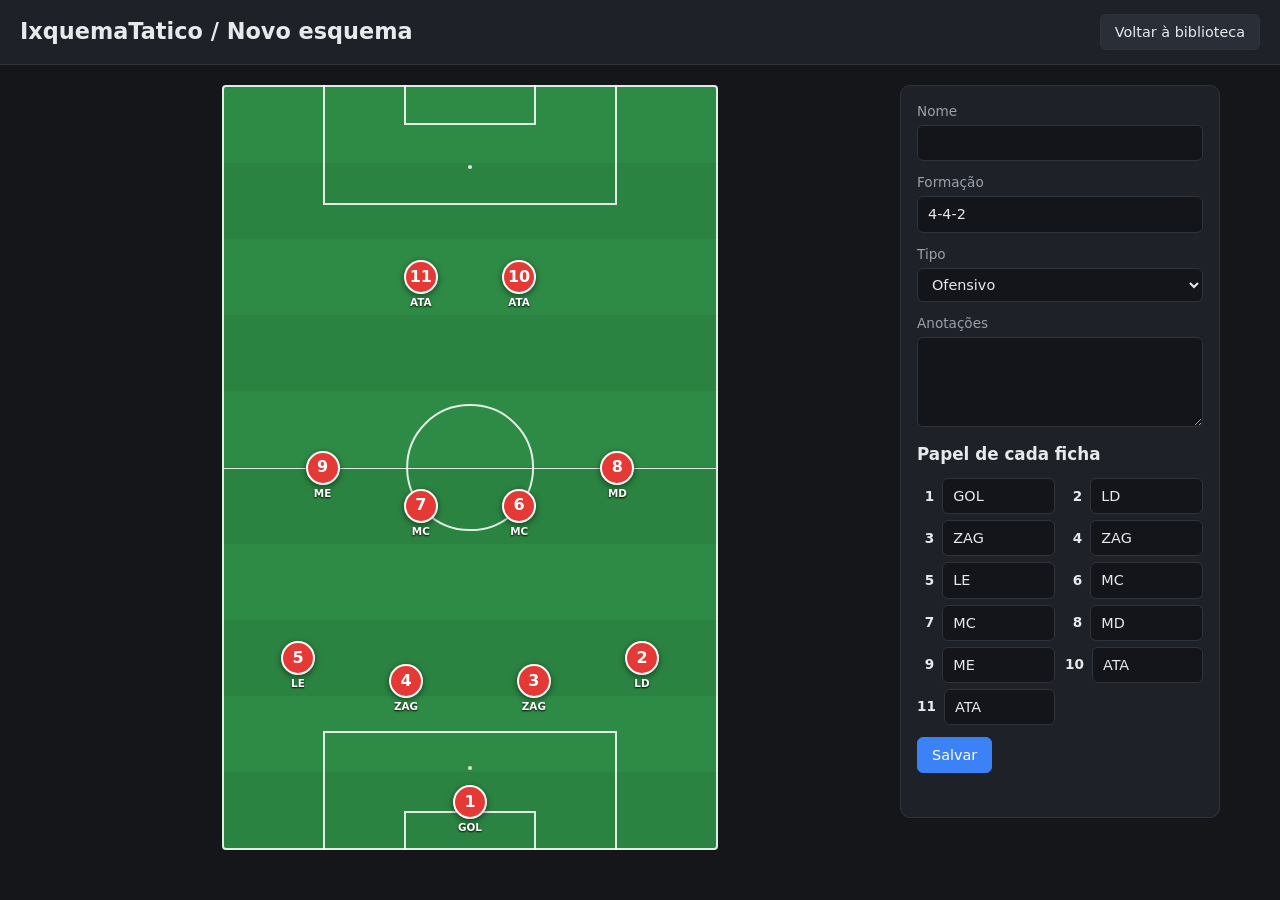
==== editor.html @ f5c75451 "feat: editor renderizando campo, fichas e formulário a partir da API" ====
<!DOCTYPE html>
<html lang="pt-BR">
<head>
  <meta charset="UTF-8">
  <meta name="viewport" content="width=device-width, initial-scale=1.0">
  <title>IxquemaTatico - Editor</title>
  <link rel="stylesheet" href="styles.css">
</head>
<body>
  <header class="topo">
    <h1><a href="index.html">IxquemaTatico</a> <span id="titulo-esquema"></span></h1>
    <div class="topo-acoes">
      <span id="dirty" class="dirty"></span>
      <a class="btn" href="index.html">Voltar à biblioteca</a>
    </div>
  </header>

  <main class="conteudo">
    <p id="estado" class="estado">Carregando...</p>

    <div id="editor" class="editor" hidden>
      <div class="campo-wrap">
        <div id="campo" class="campo">
          <div class="linha meio"></div>
          <div class="linha circulo"></div>
          <div class="linha grande-area topo-area"></div>
          <div class="linha pequena-area topo-area"></div>
          <div class="linha penalti penalti-topo"></div>
          <div class="linha grande-area base-area"></div>
          <div class="linha pequena-area base-area"></div>
          <div class="linha penalti penalti-base"></div>
        </div>
      </div>

      <form id="form" class="painel">
        <label>Nome
          <input id="nome" name="nome" required maxlength="80">
        </label>
        <label>Formação
          <input id="formacao" name="formacao" required maxlength="20" placeholder="4-3-3">
        </label>
        <label>Tipo
          <select id="tipo" name="tipo">
            <option value="ofensivo">Ofensivo</option>
            <option value="defensivo">Defensivo</option>
            <option value="bola_parada">Bola parada</option>
          </select>
        </label>
        <label>Anotações
          <textarea id="anotacoes" name="anotacoes"></textarea>
        </label>

        <h2>Papel de cada ficha</h2>
        <div id="papeis" class="papeis"></div>

        <div class="painel-acoes">
          <button id="salvar" class="btn btn-primario" type="submit">Salvar</button>
        </div>
        <p id="mensagem" class="mensagem"></p>
      </form>
    </div>
  </main>

  <script src="js/api.js"></script>
  <script src="js/editor.js"></script>
</body>
</html>
---- styles.css ----
:root {
  --fundo: #14161a;
  --painel: #1e2128;
  --borda: #2f333c;
  --texto: #e8e9ec;
  --texto-suave: #9aa0ab;
  --primaria: #3b82f6;
  --perigo: #dc2626;
  --campo: #2e8b45;
  --campo-linha: rgba(255, 255, 255, 0.85);
  --ficha: #e53935;
}

* { box-sizing: border-box; }

body {
  margin: 0;
  background: var(--fundo);
  color: var(--texto);
  font-family: system-ui, -apple-system, "Segoe UI", Roboto, sans-serif;
  line-height: 1.4;
}

a { color: inherit; text-decoration: none; }

h1 { font-size: 1.4rem; margin: 0; }
h2 { font-size: 1.05rem; margin: 0; }

/* Cabeçalho */
.topo {
  display: flex;
  align-items: center;
  justify-content: space-between;
  gap: 16px;
  flex-wrap: wrap;
  padding: 14px 20px;
  background: var(--painel);
  border-bottom: 1px solid var(--borda);
}
.topo-acoes { display: flex; align-items: center; gap: 12px; flex-wrap: wrap; }
.filtro { display: flex; align-items: center; gap: 8px; color: var(--texto-suave); font-size: 0.9rem; }

.conteudo { padding: 20px; max-width: 1200px; margin: 0 auto; }

/* Controles */
.btn {
  display: inline-block;
  padding: 7px 14px;
  border: 1px solid var(--borda);
  border-radius: 6px;
  background: #2a2e37;
  color: var(--texto);
  font: inherit;
  font-size: 0.9rem;
  cursor: pointer;
}
.btn:hover { filter: brightness(1.15); }
.btn:disabled { opacity: 0.5; cursor: default; }
.btn-primario { background: var(--primaria); border-color: var(--primaria); color: #fff; }
.btn-perigo { color: #fca5a5; border-color: #7f1d1d; }

input, select, textarea {
  width: 100%;
  padding: 7px 10px;
  border: 1px solid var(--borda);
  border-radius: 6px;
  background: #13151a;
  color: var(--texto);
  font: inherit;
  font-size: 0.9rem;
}
select { width: auto; }
textarea { resize: vertical; min-height: 90px; }

/* Estados */
.estado { color: var(--texto-suave); padding: 24px; text-align: center; }
.estado.erro { color: #fca5a5; }
.estado.sucesso { color: #86efac; }

/* Biblioteca */
.cards {
  display: grid;
  grid-template-columns: repeat(auto-fill, minmax(260px, 1fr));
  gap: 16px;
}
.card {
  background: var(--painel);
  border: 1px solid var(--borda);
  border-radius: 10px;
  padding: 16px;
  display: flex;
  flex-direction: column;
  gap: 8px;
}
.card-cabecalho { display: flex; justify-content: space-between; align-items: flex-start; gap: 8px; }
.card-formacao { margin: 0; }
.card-data { margin: 0; color: var(--texto-suave); font-size: 0.85rem; }
.card-acoes { display: flex; gap: 8px; margin-top: auto; padding-top: 8px; flex-wrap: wrap; }

.badge {
  font-size: 0.75rem;
  padding: 2px 8px;
  border-radius: 999px;
  white-space: nowrap;
  color: #fff;
}
.badge-ofensivo { background: #b91c1c; }
.badge-defensivo { background: #1d4ed8; }
.badge-bola_parada { background: #a16207; }

/* Editor */
.editor {
  display: grid;
  grid-template-columns: minmax(0, 1fr) 320px;
  gap: 20px;
  align-items: start;
}
@media (max-width: 800px) {
  .editor { grid-template-columns: 1fr; }
}

.campo-wrap { display: flex; justify-content: center; }

/* Campo vertical 68 x 105 (proporção oficial). A largura é limitada pela altura da viewport
   para o campo inteiro caber na tela; flex-shrink 0 evita que o layout o encolha. */
.campo {
  position: relative;
  flex-shrink: 0;
  width: min(100%, calc(85vh * 68 / 105));
  aspect-ratio: 68 / 105;
  background: var(--campo);
  background-image: repeating-linear-gradient(
    to bottom, transparent 0 10%, rgba(0, 0, 0, 0.06) 10% 20%);
  border: 2px solid var(--campo-linha);
  border-radius: 4px;
  touch-action: none;
  user-select: none;
  overflow: visible;
}
.campo .linha { position: absolute; border: 2px solid var(--campo-linha); }
.campo .meio { left: 0; right: 0; top: 50%; border-width: 1px 0 0; }
.campo .circulo {
  left: 50%; top: 50%;
  width: 26%; aspect-ratio: 1;
  border-radius: 50%;
  transform: translate(-50%, -50%);
}
.campo .grande-area { left: 20%; width: 60%; height: 15.7%; }
.campo .pequena-area { left: 36.5%; width: 27%; height: 5.2%; }
.campo .topo-area { top: -2px; border-top: 0; }
.campo .base-area { bottom: -2px; border-bottom: 0; }
.campo .penalti {
  left: 50%;
  width: 4px; height: 4px;
  border-radius: 50%;
  background: var(--campo-linha);
  border: 0;
  transform: translate(-50%, -50%);
}
.campo .penalti-topo { top: 10.5%; }
.campo .penalti-base { top: 89.5%; }

.ficha {
  position: absolute;
  left: 50%;
  top: 50%;
  transform: translate(-50%, -50%);
  width: 34px;
  height: 34px;
  border-radius: 50%;
  background: var(--ficha);
  color: #fff;
  border: 2px solid #fff;
  box-shadow: 0 2px 6px rgba(0, 0, 0, 0.5);
  display: flex;
  align-items: center;
  justify-content: center;
  font-weight: 700;
  cursor: grab;
}
.ficha.arrastando { cursor: grabbing; z-index: 2; }
.ficha .papel {
  position: absolute;
  top: 100%;
  margin-top: 3px;
  font-size: 0.65rem;
  font-weight: 600;
  white-space: nowrap;
  text-shadow: 0 1px 2px #000;
  pointer-events: none;
}

.painel {
  background: var(--painel);
  border: 1px solid var(--borda);
  border-radius: 10px;
  padding: 16px;
  display: flex;
  flex-direction: column;
  gap: 12px;
}
.painel label { display: flex; flex-direction: column; gap: 4px; font-size: 0.85rem; color: var(--texto-suave); }
.painel label select { width: 100%; }
.painel h2 { margin-top: 4px; }
.papeis { display: grid; grid-template-columns: repeat(2, 1fr); gap: 6px 10px; }
.papeis label { flex-direction: row; align-items: center; gap: 8px; }
.papeis .num { width: 22px; text-align: right; font-weight: 700; color: var(--texto); }
.painel-acoes { display: flex; gap: 8px; align-items: center; flex-wrap: wrap; }
.dirty { font-size: 0.85rem; color: #fbbf24; }
.dirty:empty { display: none; }
.mensagem { margin: 0; font-size: 0.85rem; min-height: 1.2em; }
.mensagem.erro { color: #fca5a5; }
.mensagem.sucesso { color: #86efac; }
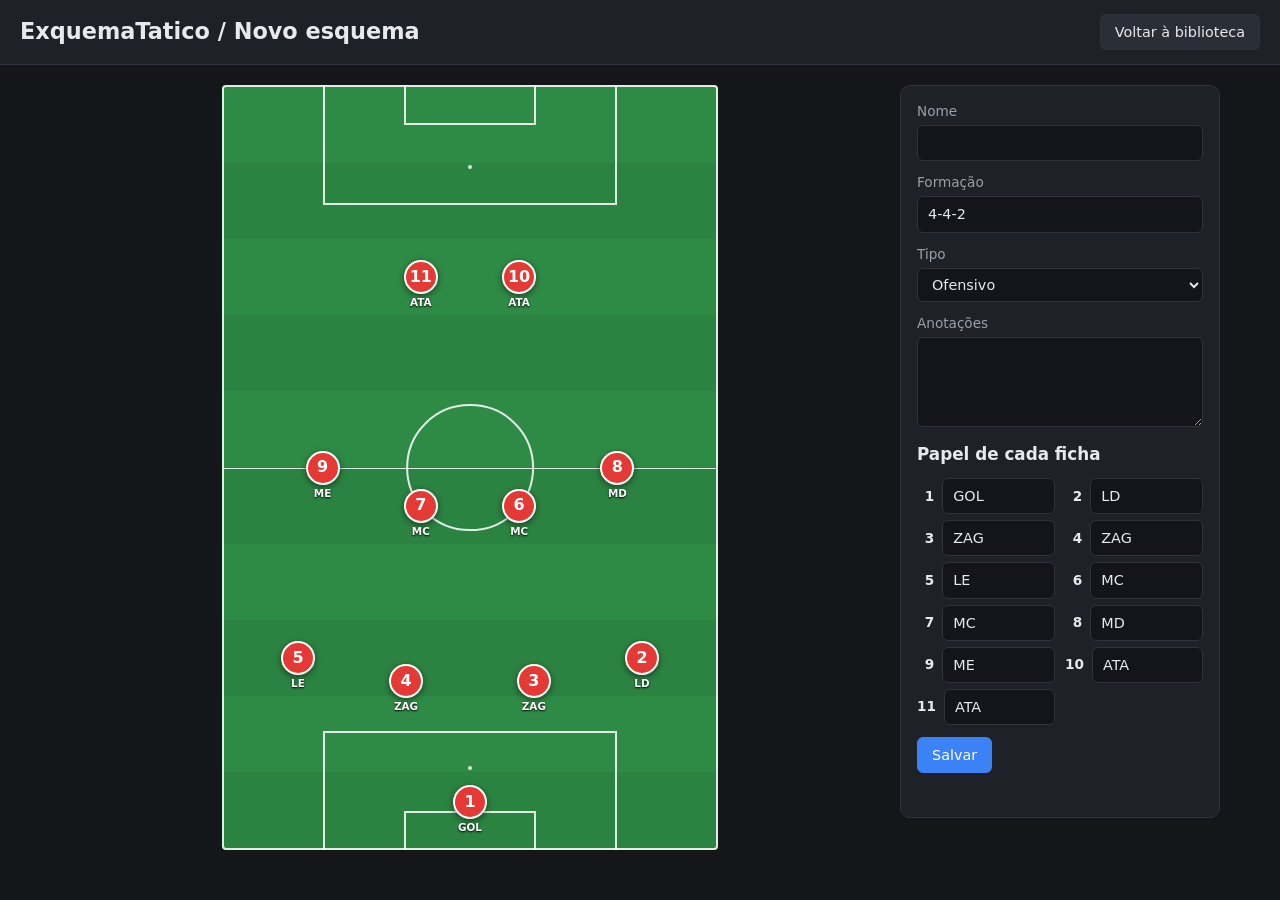
==== commit ed296b47: "feat: drag das fichas, salvar POST/PUT, indicador de alterações e README" ====
--- a/editor.html
+++ b/editor.html
@@ -3,12 +3,12 @@
 <head>
   <meta charset="UTF-8">
   <meta name="viewport" content="width=device-width, initial-scale=1.0">
-  <title>IxquemaTatico - Editor</title>
+  <title>ExquemaTatico - Editor</title>
   <link rel="stylesheet" href="styles.css">
 </head>
 <body>
   <header class="topo">
-    <h1><a href="index.html">IxquemaTatico</a> <span id="titulo-esquema"></span></h1>
+    <h1><a href="index.html">ExquemaTatico</a> <span id="titulo-esquema"></span></h1>
     <div class="topo-acoes">
       <span id="dirty" class="dirty"></span>
       <a class="btn" href="index.html">Voltar à biblioteca</a>
